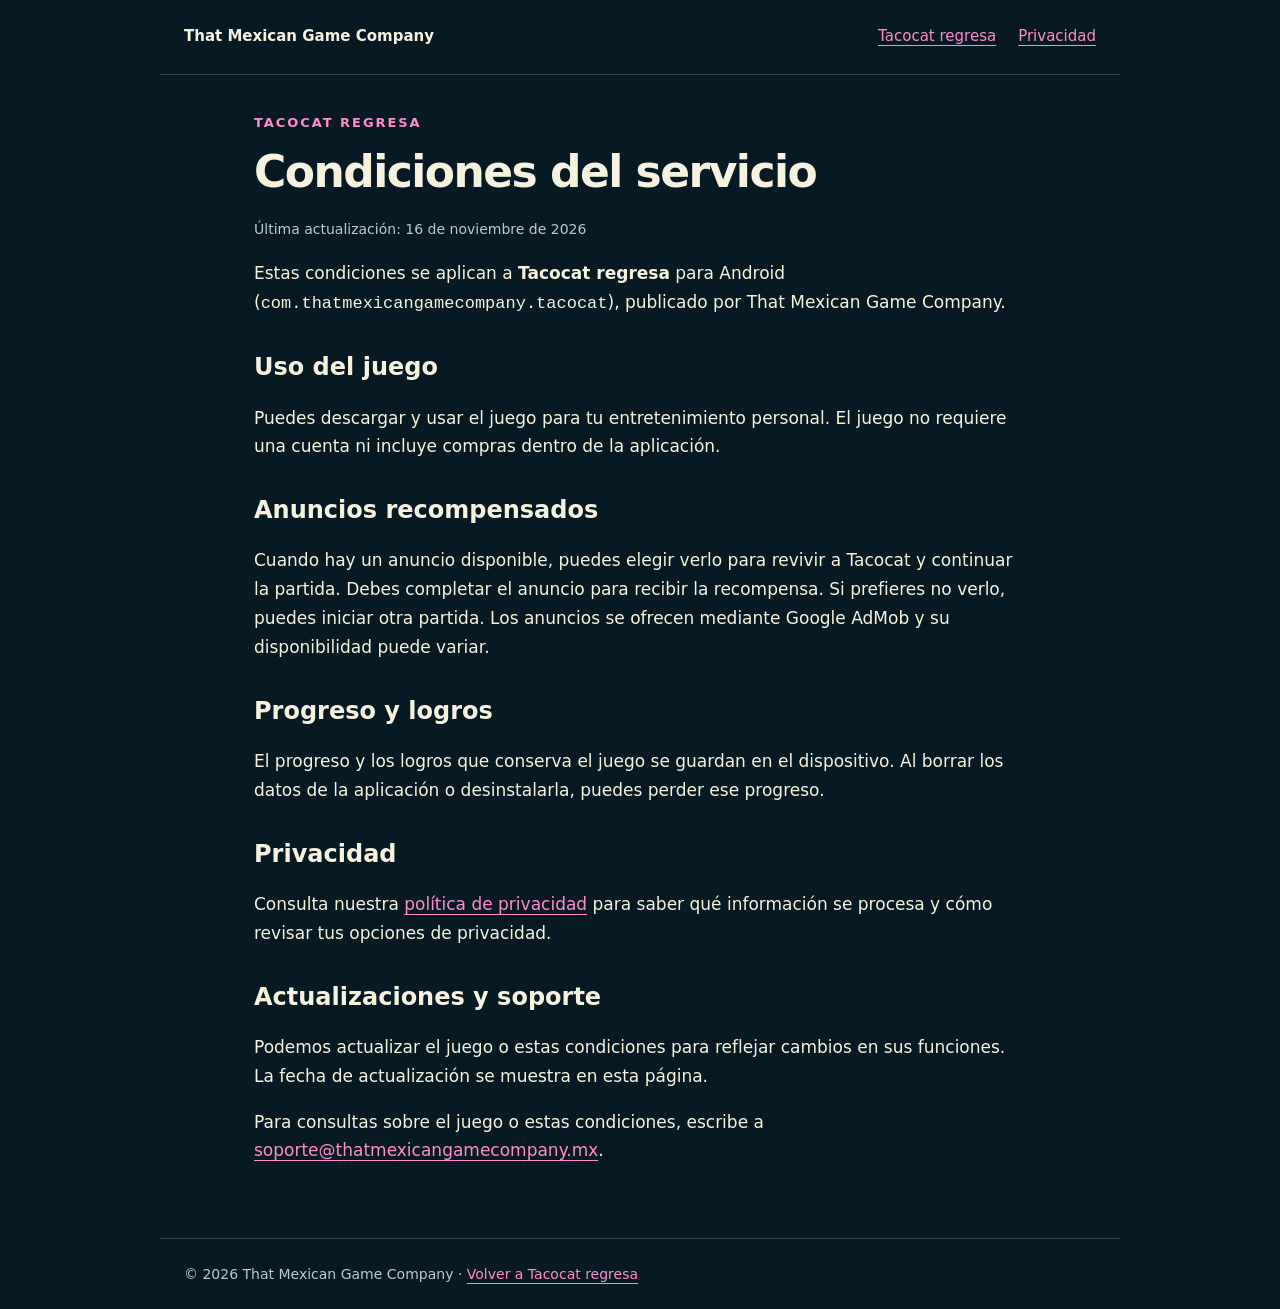
==== condiciones.html @ 97b24ce2 "Publicar condiciones del servicio de Tacocat regresa" ====
<!doctype html>
<html lang="es">
<head>
  <meta charset="utf-8">
  <meta name="viewport" content="width=device-width,initial-scale=1">
  <meta name="description" content="Condiciones del servicio de Tacocat regresa para Android.">
  <title>Condiciones del servicio · Tacocat regresa</title>
  <link rel="stylesheet" href="styles.css">
  <link rel="icon" href="icono.png">
</head>
<body>
  <a class="skip" href="#contenido">Ir al contenido</a>
  <header>
    <a class="brand" href="index.html">That Mexican Game Company</a>
    <nav aria-label="Navegación">
      <a href="index.html">Tacocat regresa</a>
      <a href="privacidad.html">Privacidad</a>
    </nav>
  </header>
  <main id="contenido" class="legal">
    <p class="eyebrow">Tacocat regresa</p>
    <h1>Condiciones del servicio</h1>
    <p class="date">Última actualización: 16 de noviembre de 2026</p>
    <p>Estas condiciones se aplican a <strong>Tacocat regresa</strong> para Android (<code>com.thatmexicangamecompany.tacocat</code>), publicado por That Mexican Game Company.</p>

    <h2>Uso del juego</h2>
    <p>Puedes descargar y usar el juego para tu entretenimiento personal. El juego no requiere una cuenta ni incluye compras dentro de la aplicación.</p>

    <h2>Anuncios recompensados</h2>
    <p>Cuando hay un anuncio disponible, puedes elegir verlo para revivir a Tacocat y continuar la partida. Debes completar el anuncio para recibir la recompensa. Si prefieres no verlo, puedes iniciar otra partida. Los anuncios se ofrecen mediante Google AdMob y su disponibilidad puede variar.</p>

    <h2>Progreso y logros</h2>
    <p>El progreso y los logros que conserva el juego se guardan en el dispositivo. Al borrar los datos de la aplicación o desinstalarla, puedes perder ese progreso.</p>

    <h2>Privacidad</h2>
    <p>Consulta nuestra <a href="privacidad.html">política de privacidad</a> para saber qué información se procesa y cómo revisar tus opciones de privacidad.</p>

    <h2>Actualizaciones y soporte</h2>
    <p>Podemos actualizar el juego o estas condiciones para reflejar cambios en sus funciones. La fecha de actualización se muestra en esta página.</p>
    <p>Para consultas sobre el juego o estas condiciones, escribe a <a href="mailto:soporte@thatmexicangamecompany.mx">soporte@thatmexicangamecompany.mx</a>.</p>
  </main>
  <footer>© 2026 That Mexican Game Company · <a href="index.html">Volver a Tacocat regresa</a></footer>
</body>
</html>
---- styles.css ----
:root{color-scheme:dark;--bg:#071a24;--panel:#102c37;--text:#f7f2df;--muted:#b5ccd0;--pink:#ff8bc8;--line:#294752}*{box-sizing:border-box}body{margin:0;background:var(--bg);color:var(--text);font:17px/1.7 system-ui,-apple-system,Segoe UI,sans-serif}a{color:var(--pink);text-underline-offset:4px}a:hover{color:white}header,main,footer{max-width:960px;margin:auto;padding:24px}header{display:flex;justify-content:space-between;align-items:center;gap:24px;flex-wrap:wrap;border-bottom:1px solid var(--line)}.brand{font-size:15px;font-weight:750;color:var(--text);text-decoration:none}nav{display:flex;gap:22px;font-size:15px}.hero{margin:24px 0;border-radius:18px;overflow:hidden;border:1px solid var(--line)}.hero img{width:100%;height:auto;display:block}.eyebrow{color:var(--pink);font-size:13px;letter-spacing:.15em;text-transform:uppercase;font-weight:700}h1{font-size:clamp(32px,7vw,54px);line-height:1.12;letter-spacing:-.035em;margin:12px 0 22px}h2{font-size:24px;line-height:1.3;margin-top:34px}p,li{max-width:760px}.lead{font-size:21px;color:var(--muted)}.card{background:var(--panel);border:1px solid var(--line);border-radius:16px;padding:24px;margin:26px 0}.button{display:inline-block;padding:10px 18px;border-radius:9px;border:1px solid var(--pink);font-weight:650;text-decoration:none;margin:8px 10px 8px 0}.date,footer{color:var(--muted);font-size:14px}footer{border-top:1px solid var(--line);margin-top:32px}.legal{max-width:820px}.legal h1{font-size:clamp(30px,6vw,44px)}.legal li{margin:10px 0}.skip{position:absolute;left:-9999px}.skip:focus{left:16px;top:8px;background:var(--panel);padding:12px;z-index:5}@media(max-width:520px){header,main,footer{padding:20px}nav{gap:16px}.card{padding:20px}.lead{font-size:19px}}@media(prefers-reduced-motion:reduce){*{scroll-behavior:auto}}
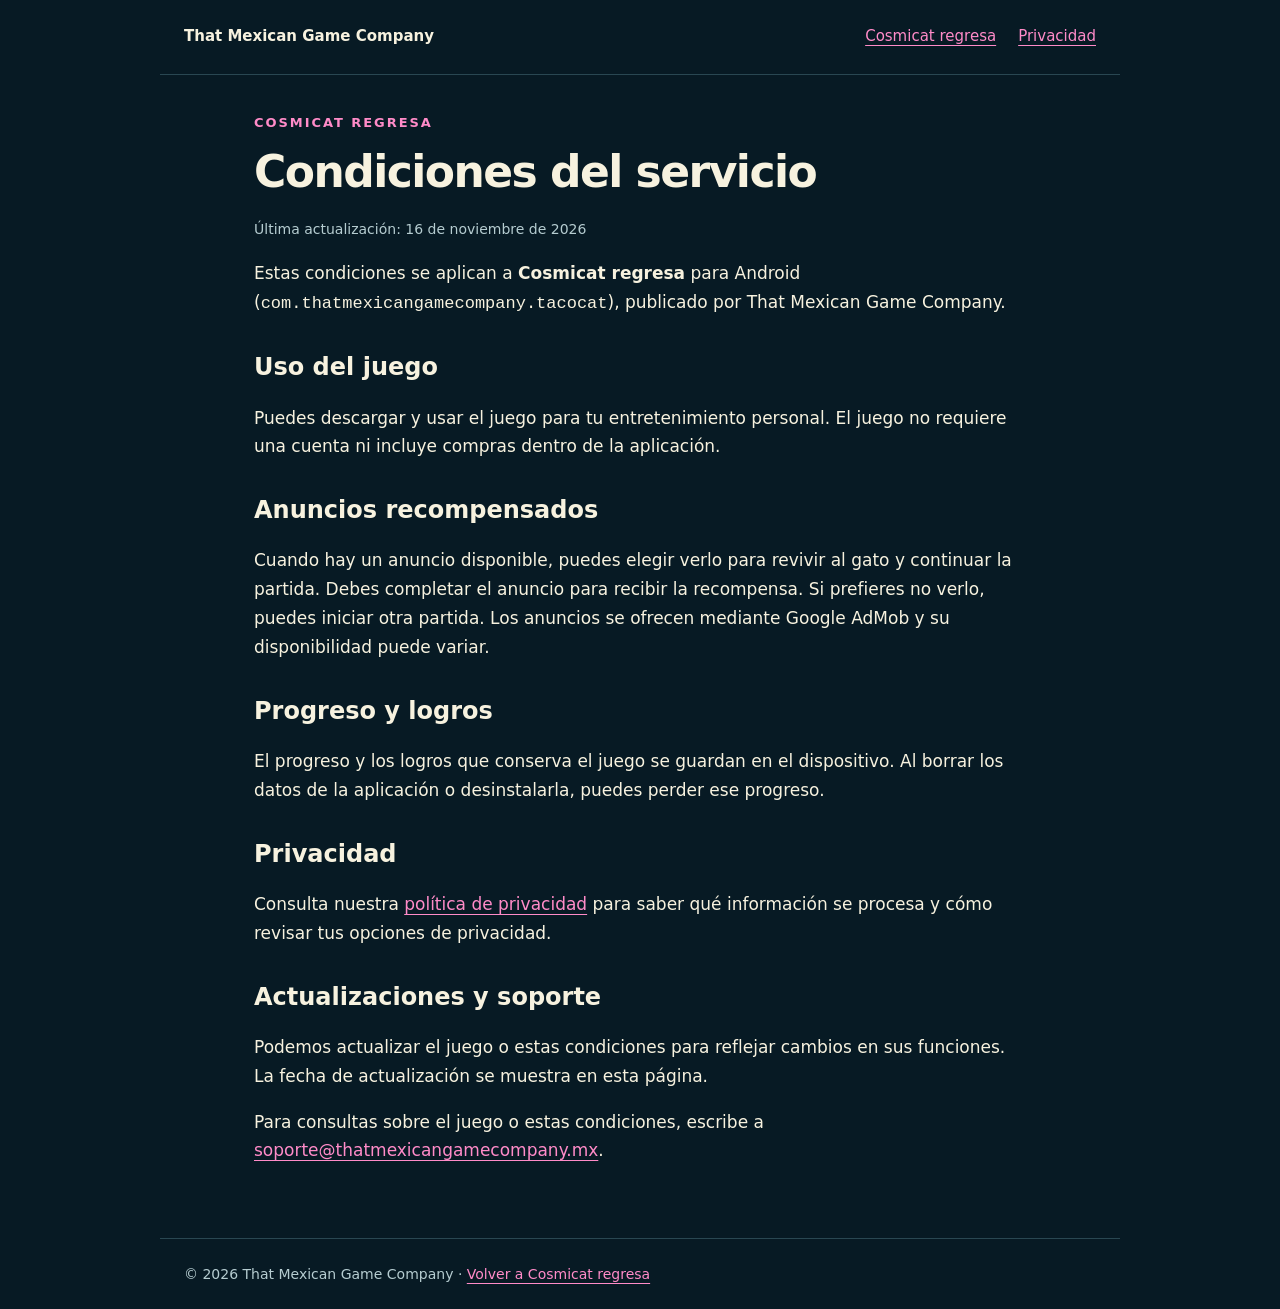
==== commit 5f741106: "Actualizar el nombre a Cosmicat regresa" ====
--- a/condiciones.html
+++ b/condiciones.html
@@ -3,8 +3,8 @@
 <head>
   <meta charset="utf-8">
   <meta name="viewport" content="width=device-width,initial-scale=1">
-  <meta name="description" content="Condiciones del servicio de Tacocat regresa para Android.">
-  <title>Condiciones del servicio · Tacocat regresa</title>
+  <meta name="description" content="Condiciones del servicio de Cosmicat regresa para Android.">
+  <title>Condiciones del servicio · Cosmicat regresa</title>
   <link rel="stylesheet" href="styles.css">
   <link rel="icon" href="icono.png">
 </head>
@@ -13,21 +13,21 @@
   <header>
     <a class="brand" href="index.html">That Mexican Game Company</a>
     <nav aria-label="Navegación">
-      <a href="index.html">Tacocat regresa</a>
+      <a href="index.html">Cosmicat regresa</a>
       <a href="privacidad.html">Privacidad</a>
     </nav>
   </header>
   <main id="contenido" class="legal">
-    <p class="eyebrow">Tacocat regresa</p>
+    <p class="eyebrow">Cosmicat regresa</p>
     <h1>Condiciones del servicio</h1>
     <p class="date">Última actualización: 16 de noviembre de 2026</p>
-    <p>Estas condiciones se aplican a <strong>Tacocat regresa</strong> para Android (<code>com.thatmexicangamecompany.tacocat</code>), publicado por That Mexican Game Company.</p>
+    <p>Estas condiciones se aplican a <strong>Cosmicat regresa</strong> para Android (<code>com.thatmexicangamecompany.tacocat</code>), publicado por That Mexican Game Company.</p>
 
     <h2>Uso del juego</h2>
     <p>Puedes descargar y usar el juego para tu entretenimiento personal. El juego no requiere una cuenta ni incluye compras dentro de la aplicación.</p>
 
     <h2>Anuncios recompensados</h2>
-    <p>Cuando hay un anuncio disponible, puedes elegir verlo para revivir a Tacocat y continuar la partida. Debes completar el anuncio para recibir la recompensa. Si prefieres no verlo, puedes iniciar otra partida. Los anuncios se ofrecen mediante Google AdMob y su disponibilidad puede variar.</p>
+    <p>Cuando hay un anuncio disponible, puedes elegir verlo para revivir al gato y continuar la partida. Debes completar el anuncio para recibir la recompensa. Si prefieres no verlo, puedes iniciar otra partida. Los anuncios se ofrecen mediante Google AdMob y su disponibilidad puede variar.</p>
 
     <h2>Progreso y logros</h2>
     <p>El progreso y los logros que conserva el juego se guardan en el dispositivo. Al borrar los datos de la aplicación o desinstalarla, puedes perder ese progreso.</p>
@@ -39,6 +39,6 @@
     <p>Podemos actualizar el juego o estas condiciones para reflejar cambios en sus funciones. La fecha de actualización se muestra en esta página.</p>
     <p>Para consultas sobre el juego o estas condiciones, escribe a <a href="mailto:soporte@thatmexicangamecompany.mx">soporte@thatmexicangamecompany.mx</a>.</p>
   </main>
-  <footer>© 2026 That Mexican Game Company · <a href="index.html">Volver a Tacocat regresa</a></footer>
+  <footer>© 2026 That Mexican Game Company · <a href="index.html">Volver a Cosmicat regresa</a></footer>
 </body>
 </html>
